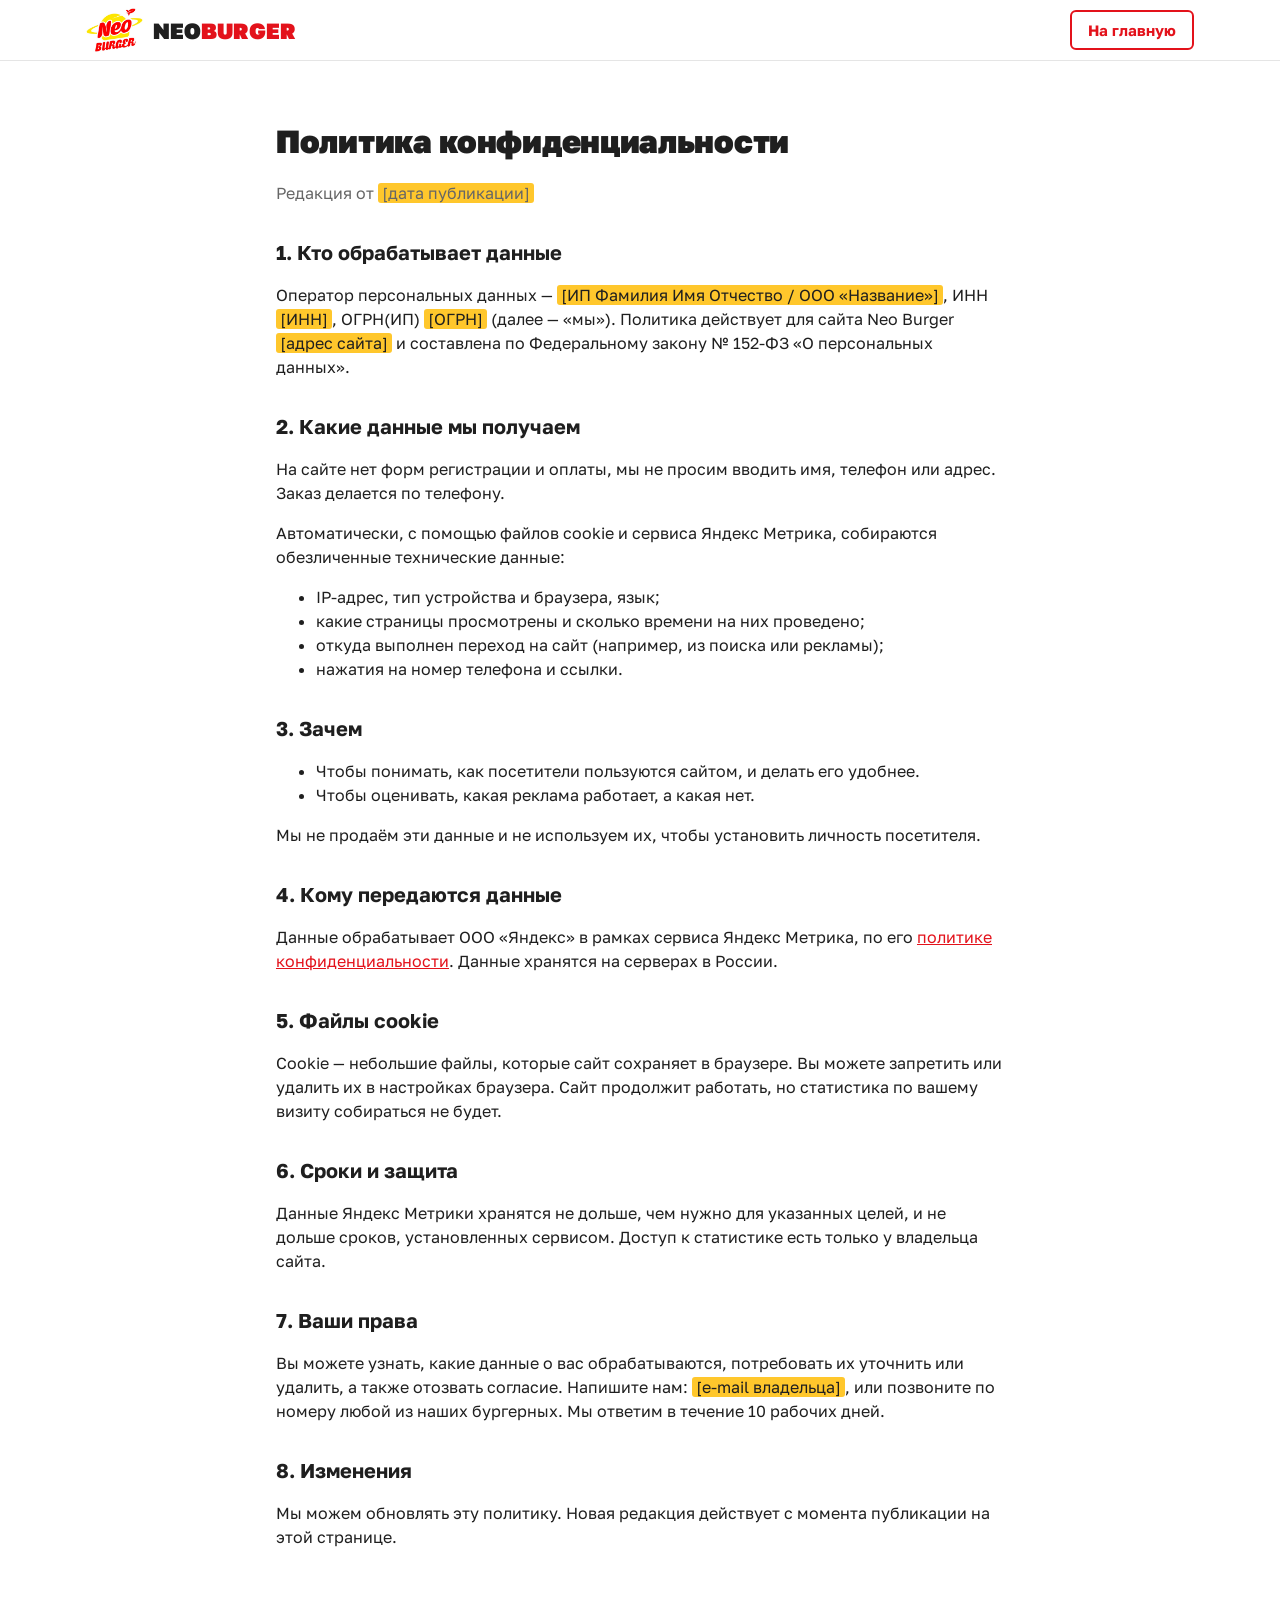
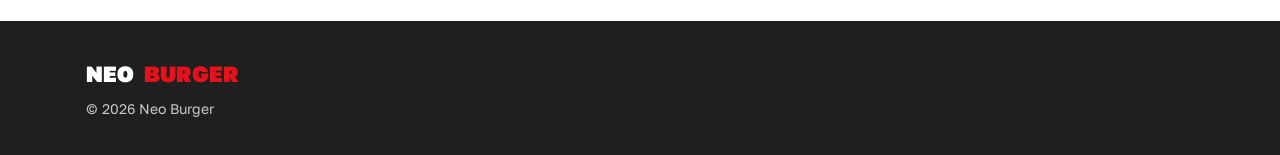
==== privacy.html @ 51bdab1f "Демо-сайт Neo Burger Co-Authored-By: Claude Opus 5.5 <noreply@anthropic.com>" ====
<!DOCTYPE html>
<html lang="ru">
<head>
  <meta charset="UTF-8">
  <meta name="viewport" content="width=device-width, initial-scale=1.0">
  <title>Политика конфиденциальности — Neo Burger</title>
  <!-- TODO: убрать noindex, когда сайт будет запущен официально -->
  <meta name="robots" content="noindex, nofollow">
  <link rel="icon" href="images/logo.png" type="image/png">
  <link rel="preconnect" href="https://fonts.googleapis.com">
  <link rel="preconnect" href="https://fonts.gstatic.com" crossorigin>
  <link href="https://fonts.googleapis.com/css2?family=Golos+Text:wght@400;500;700;900&display=swap" rel="stylesheet">
  <link rel="stylesheet" href="style.css">
</head>
<body>

  <header class="topbar">
    <div class="container topbar__inner">
      <a href="index.html" class="logo"><img class="logo__img" src="images/logo.png" alt="" width="58" height="44"><span class="logo__text">NEO<span class="logo__accent">BURGER</span></span></a>
      <a href="index.html" class="btn btn--small btn--outline">На главную</a>
    </div>
  </header>

  <!-- TODO: всё, что выделено жёлтым (.todo), заполнить данными владельца перед запуском -->
  <main class="section">
    <div class="container doc">
      <h1 class="section__title">Политика конфиденциальности</h1>
      <p class="doc__date">Редакция от <span class="todo">[дата публикации]</span></p>

      <h2>1. Кто обрабатывает данные</h2>
      <p>Оператор персональных данных — <span class="todo">[ИП Фамилия Имя Отчество / ООО «Название»]</span>, ИНН <span class="todo">[ИНН]</span>, ОГРН(ИП) <span class="todo">[ОГРН]</span> (далее — «мы»). Политика действует для сайта Neo Burger <span class="todo">[адрес сайта]</span> и составлена по Федеральному закону № 152-ФЗ «О персональных данных».</p>

      <h2>2. Какие данные мы получаем</h2>
      <p>На сайте нет форм регистрации и оплаты, мы не просим вводить имя, телефон или адрес. Заказ делается по телефону.</p>
      <p>Автоматически, с помощью файлов cookie и сервиса Яндекс Метрика, собираются обезличенные технические данные:</p>
      <ul>
        <li>IP-адрес, тип устройства и браузера, язык;</li>
        <li>какие страницы просмотрены и сколько времени на них проведено;</li>
        <li>откуда выполнен переход на сайт (например, из поиска или рекламы);</li>
        <li>нажатия на номер телефона и ссылки.</li>
      </ul>

      <h2>3. Зачем</h2>
      <ul>
        <li>Чтобы понимать, как посетители пользуются сайтом, и делать его удобнее.</li>
        <li>Чтобы оценивать, какая реклама работает, а какая нет.</li>
      </ul>
      <p>Мы не продаём эти данные и не используем их, чтобы установить личность посетителя.</p>

      <h2>4. Кому передаются данные</h2>
      <p>Данные обрабатывает ООО «Яндекс» в рамках сервиса Яндекс Метрика, по его <a href="https://yandex.ru/legal/confidential/" target="_blank" rel="noopener">политике конфиденциальности</a>. Данные хранятся на серверах в России.</p>

      <h2>5. Файлы cookie</h2>
      <p>Cookie — небольшие файлы, которые сайт сохраняет в браузере. Вы можете запретить или удалить их в настройках браузера. Сайт продолжит работать, но статистика по вашему визиту собираться не будет.</p>

      <h2>6. Сроки и защита</h2>
      <p>Данные Яндекс Метрики хранятся не дольше, чем нужно для указанных целей, и не дольше сроков, установленных сервисом. Доступ к статистике есть только у владельца сайта.</p>

      <h2>7. Ваши права</h2>
      <p>Вы можете узнать, какие данные о вас обрабатываются, потребовать их уточнить или удалить, а также отозвать согласие. Напишите нам: <span class="todo">[e-mail владельца]</span>, или позвоните по номеру любой из наших бургерных. Мы ответим в течение 10 рабочих дней.</p>

      <h2>8. Изменения</h2>
      <p>Мы можем обновлять эту политику. Новая редакция действует с момента публикации на этой странице.</p>
    </div>
  </main>

  <footer class="footer">
    <div class="container footer__inner">
      <div>
        <a href="index.html" class="logo logo--light">NEO<span class="logo__accent">BURGER</span></a>
        <p class="footer__copy">© 2026 Neo Burger</p>
      </div>
    </div>
  </footer>

</body>
</html>
---- style.css ----
:root {
  --white: #ffffff;
  --grey: #f3f3f3;
  --line: #e5e5e5;
  --text: #1f1f1f;
  --muted: #666666;
  /* Фирменные цвета Neo Burger: красный — вывеска, жёлтый — упаковка фри */
  --red: #e3121b;
  --red-dark: #b80d15;
  --yellow: #ffc72c;
}

* { box-sizing: border-box; }

html { scroll-behavior: smooth; scroll-padding-top: 72px; }

body {
  margin: 0;
  font-family: "Golos Text", system-ui, sans-serif;
  font-size: 16px;
  line-height: 1.5;
  background: var(--white);
  color: var(--text);
}

a { color: var(--red); }

/* Атрибут hidden всегда прячет элемент, даже если у класса задан display */
[hidden] { display: none !important; }

:focus-visible { outline: 3px solid var(--yellow); outline-offset: 2px; }

.container {
  max-width: 1140px;
  margin: 0 auto;
  padding: 0 16px;
}

/* Кнопки */
.btn {
  display: inline-block;
  background: var(--red);
  color: var(--white);
  border: 2px solid var(--red);
  border-radius: 6px;
  padding: 11px 22px;
  font-family: inherit;
  font-size: 16px;
  font-weight: 700;
  text-decoration: none;
  cursor: pointer;
}
.btn:hover { background: var(--red-dark); border-color: var(--red-dark); }
.btn--small { padding: 7px 16px; font-size: 15px; }
.btn--outline { background: var(--white); color: var(--red); }
.btn--outline:hover { background: var(--red); color: var(--white); }

/* Шапка */
.topbar {
  position: sticky;
  top: 0;
  z-index: 10;
  background: var(--white);
  border-bottom: 1px solid var(--line);
}
.topbar__inner {
  display: flex;
  align-items: center;
  justify-content: space-between;
  gap: 16px;
  height: 60px;
}
.logo {
  display: inline-flex;
  align-items: center;
  gap: 10px;
  font-weight: 900;
  font-size: 22px;
  color: var(--text);
  text-decoration: none;
}
.logo__img { display: block; height: 44px; width: auto; }
.logo__accent { color: var(--red); }
.logo--light { color: var(--white); }
.nav a {
  color: var(--text);
  text-decoration: none;
  margin: 0 12px;
  font-weight: 500;
}
.nav a:hover { color: var(--red); }
.topbar__right { display: flex; align-items: center; gap: 16px; }
.topbar__phone {
  color: var(--text);
  font-weight: 700;
  font-size: 17px;
  text-decoration: none;
  white-space: nowrap;
}
.topbar__phone:hover { color: var(--red); }

/* Переключатель города */
.seg {
  display: inline-flex;
  border: 1px solid var(--line);
  border-radius: 6px;
  overflow: hidden;
  background: var(--white);
}
.seg__btn {
  border: none;
  background: none;
  padding: 6px 14px;
  font-family: inherit;
  font-size: 14px;
  font-weight: 500;
  color: var(--text);
  cursor: pointer;
}
.seg__btn + .seg__btn { border-left: 1px solid var(--line); }
.seg__btn:hover { background: var(--grey); }
.seg__btn.active { background: var(--text); color: var(--white); }

/* Строка про выбранный город */
.place { border-bottom: 1px solid var(--line); }
.place__inner {
  display: flex;
  align-items: center;
  justify-content: space-between;
  gap: 8px 24px;
  padding-top: 10px;
  padding-bottom: 10px;
}
.place__text { margin: 0; font-size: 15px; color: var(--muted); }
.place__text strong { color: var(--text); }
.place__text a { color: var(--text); font-weight: 500; }

/* Секции */
.section { padding: 56px 0; }
.section--grey { background: var(--grey); }
.section--first { padding-top: 32px; }
.section__head {
  display: flex;
  align-items: center;
  justify-content: space-between;
  flex-wrap: wrap;
  gap: 12px 16px;
  margin-bottom: 20px;
}
.section__title {
  margin: 0;
  font-size: 32px;
  font-weight: 900;
  letter-spacing: -0.3px;
}
/* Пояснение к заголовку — мельче и серым, чтобы «Меню» оставалось главным словом */
.section__sub { font-size: 18px; font-weight: 500; color: var(--muted); letter-spacing: 0; }

/* Поиск */
.menu-search {
  flex: 1;
  max-width: 300px;
  min-width: 200px;
  border: 1px solid #cfcfcf;
  border-radius: 6px;
  padding: 9px 14px;
  font-family: inherit;
  font-size: 16px;
  color: var(--text);
}
.menu-search:focus { outline: none; border-color: var(--text); }

/* Вкладки категорий: текст с красной чертой под активной */
.tabs {
  display: flex;
  gap: 4px 24px;
  overflow-x: auto;
  border-bottom: 1px solid var(--line);
  margin-bottom: 8px;
}
.tab {
  flex-shrink: 0;
  background: none;
  border: none;
  border-bottom: 3px solid transparent;
  padding: 10px 0;
  font-family: inherit;
  font-size: 16px;
  font-weight: 500;
  color: var(--muted);
  cursor: pointer;
}
.tab:hover { color: var(--text); }
.tab.active { color: var(--text); border-bottom-color: var(--red); }
.tab__count { font-size: 13px; color: var(--muted); }

/* Список блюд: строки, как в бумажном меню */
.menu-list {
  display: grid;
  grid-template-columns: 1fr 1fr;
  column-gap: 56px;
}
.row {
  display: flex;
  gap: 14px;
  padding: 16px 0;
  border-bottom: 1px solid var(--line);
}
.row .pixel-art { flex-shrink: 0; margin-top: 2px; }
/* Бургеры с цветной булкой: жёлтая подложка, как упаковка фри */
.row--hit {
  background: var(--yellow);
  border-bottom-color: transparent;
  border-radius: 6px;
  padding: 16px;
  margin: 8px 0;
}
/* Серый текст на жёлтом плохо читается — внутри делаем его тёмным */
.row--hit { --muted: var(--text); }
.row--hit .row__dots { border-bottom-color: rgba(0, 0, 0, 0.35); }
.row__main { flex: 1; min-width: 0; }
.row__head { display: flex; align-items: baseline; gap: 8px; }
.row__name { margin: 0; font-size: 17px; font-weight: 700; }
.row__dots {
  flex: 1;
  min-width: 16px;
  border-bottom: 2px dotted #c4c4c4;
  transform: translateY(-4px);
}
.row__price { font-size: 17px; font-weight: 900; white-space: nowrap; }
.row__desc { margin: 4px 0 0; font-size: 14px; color: var(--muted); }
.row__extra { margin: 4px 0 0; font-size: 13px; color: var(--muted); }
.badge {
  display: inline-block;
  margin-left: 4px;
  padding: 0 6px;
  border-radius: 4px;
  background: var(--red);
  color: var(--white);
  font-size: 12px;
  font-weight: 500;
  vertical-align: 2px;
}

.menu-more { display: block; margin: 24px auto 0; }
.menu-empty { grid-column: 1 / -1; color: var(--muted); padding: 24px 0; }
.note { color: var(--muted); font-size: 14px; margin: 20px 0 0; }

/* Доставка */
.table {
  width: 100%;
  border-collapse: collapse;
  background: var(--white);
  margin-bottom: 20px;
}
.table th,
.table td {
  padding: 12px 16px;
  text-align: left;
  border-bottom: 1px solid var(--line);
}
.table th { font-size: 14px; font-weight: 500; color: var(--muted); }
.table td:not(:first-child) { white-space: nowrap; font-weight: 700; }
.delivery-off {
  background: var(--white);
  border-left: 4px solid var(--red);
  padding: 16px 20px;
  margin: 0 0 20px;
}
.delivery-foot {
  display: flex;
  align-items: center;
  flex-wrap: wrap;
  gap: 12px 16px;
  color: var(--muted);
}

/* Отзывы */
.score { margin: 0; color: var(--muted); }
.score strong { color: var(--text); font-size: 18px; }
.reviews {
  display: grid;
  grid-template-columns: repeat(3, 1fr);
  gap: 32px;
}
.review {
  margin: 0;
  padding-left: 16px;
  border-left: 3px solid var(--yellow);
}
.review p { margin: 0 0 8px; font-size: 18px; }
.review cite { color: var(--muted); font-style: normal; font-size: 14px; }

/* Фото */
.gallery {
  display: grid;
  grid-template-columns: repeat(4, 1fr);
  gap: 12px;
  margin-top: 40px;
}
.gallery figure { margin: 0; }
.gallery img {
  display: block;
  width: 100%;
  aspect-ratio: 4 / 3;
  object-fit: cover;
  border-radius: 4px;
}
.gallery figcaption { color: var(--muted); font-size: 14px; margin-top: 6px; }

/* Адреса */
.contacts {
  display: grid;
  grid-template-columns: 1fr 1.6fr;
  gap: 32px;
}
.contacts__info p { margin: 0 0 16px; }
.contacts__info .label { display: block; color: var(--muted); font-size: 14px; }
.contacts__info .city-note { color: var(--muted); font-size: 14px; }
.contacts__map iframe {
  display: block;
  width: 100%;
  height: 100%;
  min-height: 340px;
  border: 0;
  border-radius: 4px;
  background: var(--line);
}

/* О нас */
.about {
  display: grid;
  grid-template-columns: 1.4fr 1fr;
  gap: 40px;
  align-items: center;
}
.about p { max-width: 62ch; }
.about__list { padding-left: 20px; margin: 0; }
.about__list li { margin-bottom: 6px; }
.about__img {
  display: block;
  width: 100%;
  max-width: 380px;
  border-radius: 4px;
  justify-self: end;
}

/* Подвал */
.footer {
  background: var(--text);
  color: #c9c9c9;
  padding: 36px 0;
  font-size: 14px;
}
.footer__inner {
  display: flex;
  justify-content: space-between;
  flex-wrap: wrap;
  gap: 24px;
}
.footer__copy { margin: 8px 0 0; }
.footer__places { display: flex; flex-wrap: wrap; gap: 24px 56px; }
.footer__places h3 { margin: 0 0 6px; color: var(--white); font-size: 16px; }
.footer__places p { margin: 0 0 2px; }
.footer__places a { color: var(--white); }

.footer__links { margin: 8px 0 0; }
.footer__links a { color: #c9c9c9; }

/* Плашка про cookie */
.cookie {
  position: fixed;
  left: 16px;
  bottom: 16px;
  z-index: 30;
  max-width: 420px;
  display: flex;
  align-items: center;
  gap: 16px;
  padding: 14px 16px;
  background: var(--text);
  color: var(--white);
  border-radius: 6px;
  box-shadow: 0 4px 14px rgba(0, 0, 0, 0.3);
  font-size: 14px;
}
.cookie p { margin: 0; }
.cookie a { color: var(--yellow); }

/* Текстовые страницы (политика) */
.doc { max-width: 760px; }
.doc h2 { margin: 32px 0 8px; font-size: 20px; }
.doc__date { color: var(--muted); }
.todo { background: var(--yellow); padding: 0 4px; border-radius: 3px; }

/* Круглая кнопка звонка — только на телефонах */
.call-fab {
  display: none;
  position: fixed;
  right: 16px;
  bottom: 16px;
  width: 56px;
  height: 56px;
  border-radius: 50%;
  background: var(--red);
  align-items: center;
  justify-content: center;
  box-shadow: 0 4px 14px rgba(0, 0, 0, 0.3);
  z-index: 20;
}

/* Планшеты и телефоны */
@media (max-width: 860px) {
  /* на телефоне звонок — через круглую кнопку внизу */
  .nav,
  .hide-mobile { display: none; }
  .logo { font-size: 15px; gap: 6px; }
  .topbar__inner { gap: 8px; }
  .logo__img { height: 36px; }
  .seg__btn { padding: 6px 10px; font-size: 13px; }
  .place__inner { flex-wrap: wrap; }
  .section { padding: 40px 0; }
  .section__title { font-size: 26px; }
  .menu-search { max-width: none; }
  .menu-list { grid-template-columns: 1fr; }
  .reviews,
  .contacts,
  .about { grid-template-columns: 1fr; }
  .reviews { gap: 20px; }
  .about__img { justify-self: start; max-width: 260px; }
  .gallery { grid-template-columns: repeat(2, 1fr); }
  .table th,
  .table td { padding: 10px 8px; font-size: 14px; }
  .call-fab { display: flex; }
  /* Плашка cookie на всю ширину и выше круглой кнопки звонка */
  .cookie { right: 16px; max-width: none; bottom: 84px; }
}

@media (prefers-reduced-motion: reduce) {
  html { scroll-behavior: auto; }
}
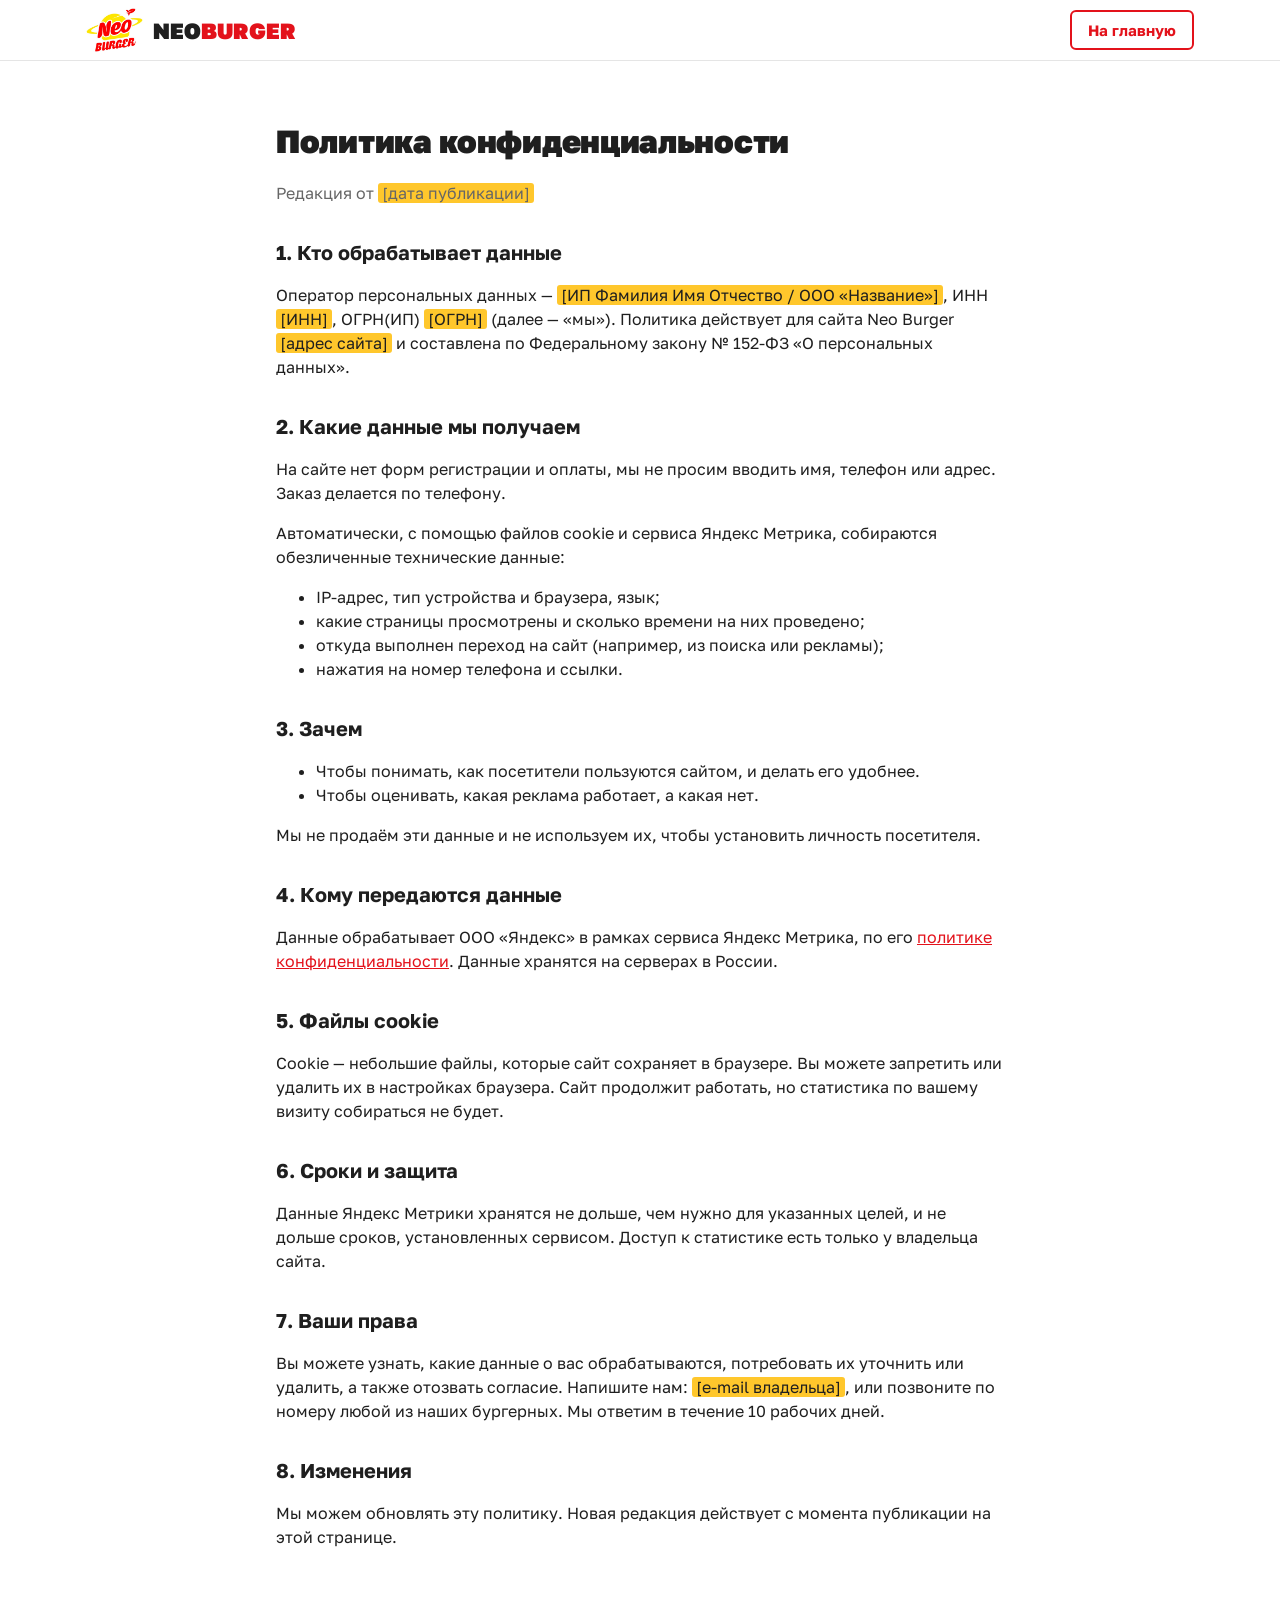
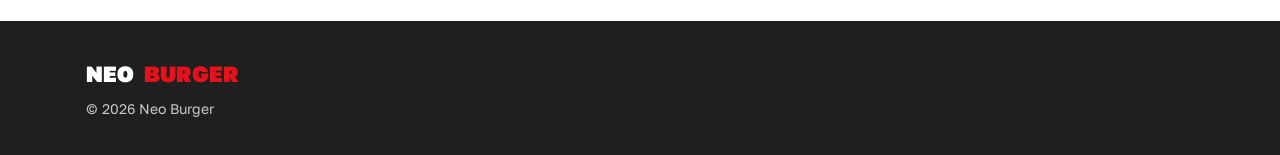
==== commit 66c3d2ed: "Контент без JS, WebP, локальный шрифт, баннер и кнопки ВК Co-Authored-By: Claude Opus 5.5 <noreply@a" ====
--- a/privacy.html
+++ b/privacy.html
@@ -7,9 +7,7 @@
   <!-- TODO: убрать noindex, когда сайт будет запущен официально -->
   <meta name="robots" content="noindex, nofollow">
   <link rel="icon" href="images/logo.png" type="image/png">
-  <link rel="preconnect" href="https://fonts.googleapis.com">
-  <link rel="preconnect" href="https://fonts.gstatic.com" crossorigin>
-  <link href="https://fonts.googleapis.com/css2?family=Golos+Text:wght@400;500;700;900&display=swap" rel="stylesheet">
+  <link rel="preload" href="fonts/golos-text-cyrillic.woff2" as="font" type="font/woff2" crossorigin>
   <link rel="stylesheet" href="style.css">
 </head>
 <body>
--- a/style.css
+++ b/style.css
@@ -1,3 +1,22 @@
+/* Шрифт Golos Text лежит в fonts/ (лицензия — fonts/OFL.txt).
+   Это вариативный шрифт: в одном файле сразу все жирности, мы используем 400, 500, 700 и 900. */
+@font-face {
+  font-family: "Golos Text";
+  font-style: normal;
+  font-weight: 400 900;
+  font-display: swap;
+  src: url("fonts/golos-text-cyrillic.woff2") format("woff2");
+  unicode-range: U+0301, U+0400-045F, U+0490-0491, U+04B0-04B1, U+2116;
+}
+@font-face {
+  font-family: "Golos Text";
+  font-style: normal;
+  font-weight: 400 900;
+  font-display: swap;
+  src: url("fonts/golos-text-latin.woff2") format("woff2");
+  unicode-range: U+0000-00FF, U+0131, U+0152-0153, U+02BB-02BC, U+02C6, U+02DA, U+02DC, U+0304, U+0308, U+0329, U+2000-206F, U+20AC, U+2122, U+2191, U+2193, U+2212, U+2215, U+FEFF, U+FFFD;
+}
+
 :root {
   --white: #ffffff;
   --grey: #f3f3f3;
@@ -8,6 +27,8 @@
   --red: #e3121b;
   --red-dark: #b80d15;
   --yellow: #ffc72c;
+  /* Фирменный синий ВКонтакте — для кнопки чата */
+  --vk: #0077ff;
 }
 
 * { box-sizing: border-box; }
@@ -27,6 +48,10 @@
 
 /* Атрибут hidden всегда прячет элемент, даже если у класса задан display */
 [hidden] { display: none !important; }
+
+/* width/height у <img> нужны браузеру, чтобы заранее знать пропорции, а размер задаёт CSS */
+picture { display: block; }
+img { max-width: 100%; height: auto; }
 
 :focus-visible { outline: 3px solid var(--yellow); outline-offset: 2px; }
 
@@ -135,6 +160,33 @@
 .place__text strong { color: var(--text); }
 .place__text a { color: var(--text); font-weight: 500; }
 
+/* Баннер с цветными булками */
+.promo { background: var(--yellow); }
+.promo__inner {
+  display: flex;
+  align-items: center;
+  justify-content: space-between;
+  gap: 24px;
+  padding-top: 20px;
+  padding-bottom: 20px;
+}
+.promo__title {
+  margin: 0;
+  font-size: 28px;
+  font-weight: 900;
+  line-height: 1.15;
+  letter-spacing: -0.3px;
+}
+.promo__sub { margin: 6px 0 16px; font-size: 16px; }
+.promo__pics { display: flex; gap: 12px; flex-shrink: 0; }
+.promo__pics img {
+  display: block;
+  width: 150px;
+  height: 150px;
+  object-fit: cover;
+  border-radius: 6px;
+}
+
 /* Секции */
 .section { padding: 56px 0; }
 .section--grey { background: var(--grey); }
@@ -243,6 +295,7 @@
 }
 
 .menu-more { display: block; margin: 24px auto 0; }
+.menu-noscript { margin: 16px 0 0; font-size: 18px; }
 .menu-empty { grid-column: 1 / -1; color: var(--muted); padding: 24px 0; }
 .note { color: var(--muted); font-size: 14px; margin: 20px 0 0; }
 
@@ -317,6 +370,7 @@
 .contacts__info p { margin: 0 0 16px; }
 .contacts__info .label { display: block; color: var(--muted); font-size: 14px; }
 .contacts__info .city-note { color: var(--muted); font-size: 14px; }
+.contacts__buttons { display: flex; flex-wrap: wrap; gap: 8px; }
 .contacts__map iframe {
   display: block;
   width: 100%;
@@ -337,13 +391,8 @@
 .about p { max-width: 62ch; }
 .about__list { padding-left: 20px; margin: 0; }
 .about__list li { margin-bottom: 6px; }
-.about__img {
-  display: block;
-  width: 100%;
-  max-width: 380px;
-  border-radius: 4px;
-  justify-self: end;
-}
+.about__pic { width: 100%; max-width: 380px; justify-self: end; }
+.about__img { display: block; width: 100%; border-radius: 4px; }
 
 /* Подвал */
 .footer {
@@ -409,6 +458,26 @@
   z-index: 20;
 }
 
+/* Круглая кнопка ВК — только на телефонах, слева от кнопки звонка */
+.vk-fab {
+  display: none;
+  position: fixed;
+  right: 84px; /* 16px отступ + 56px кнопка звонка + 12px зазор */
+  bottom: 16px;
+  width: 56px;
+  height: 56px;
+  border-radius: 50%;
+  background: var(--vk);
+  color: var(--white);
+  align-items: center;
+  justify-content: center;
+  font-weight: 900;
+  font-size: 18px;
+  text-decoration: none;
+  box-shadow: 0 4px 14px rgba(0, 0, 0, 0.3);
+  z-index: 20;
+}
+
 /* Планшеты и телефоны */
 @media (max-width: 860px) {
   /* на телефоне звонок — через круглую кнопку внизу */
@@ -419,6 +488,13 @@
   .logo__img { height: 36px; }
   .seg__btn { padding: 6px 10px; font-size: 13px; }
   .place__inner { flex-wrap: wrap; }
+  /* Баннер компактный: фото маленькие и столбиком справа, чтобы меню было близко */
+  .promo__inner { align-items: flex-start; gap: 12px; padding-top: 16px; padding-bottom: 16px; }
+  .promo__title { font-size: 20px; }
+  .promo__sub { margin: 4px 0 12px; font-size: 14px; }
+  .promo__btn { padding: 8px 16px; font-size: 15px; }
+  .promo__pics { flex-direction: column; gap: 8px; }
+  .promo__pics img { width: 64px; height: 64px; }
   .section { padding: 40px 0; }
   .section__title { font-size: 26px; }
   .menu-search { max-width: none; }
@@ -427,11 +503,12 @@
   .contacts,
   .about { grid-template-columns: 1fr; }
   .reviews { gap: 20px; }
-  .about__img { justify-self: start; max-width: 260px; }
+  .about__pic { justify-self: start; max-width: 260px; }
   .gallery { grid-template-columns: repeat(2, 1fr); }
   .table th,
   .table td { padding: 10px 8px; font-size: 14px; }
-  .call-fab { display: flex; }
+  .call-fab,
+  .vk-fab { display: flex; }
   /* Плашка cookie на всю ширину и выше круглой кнопки звонка */
   .cookie { right: 16px; max-width: none; bottom: 84px; }
 }
